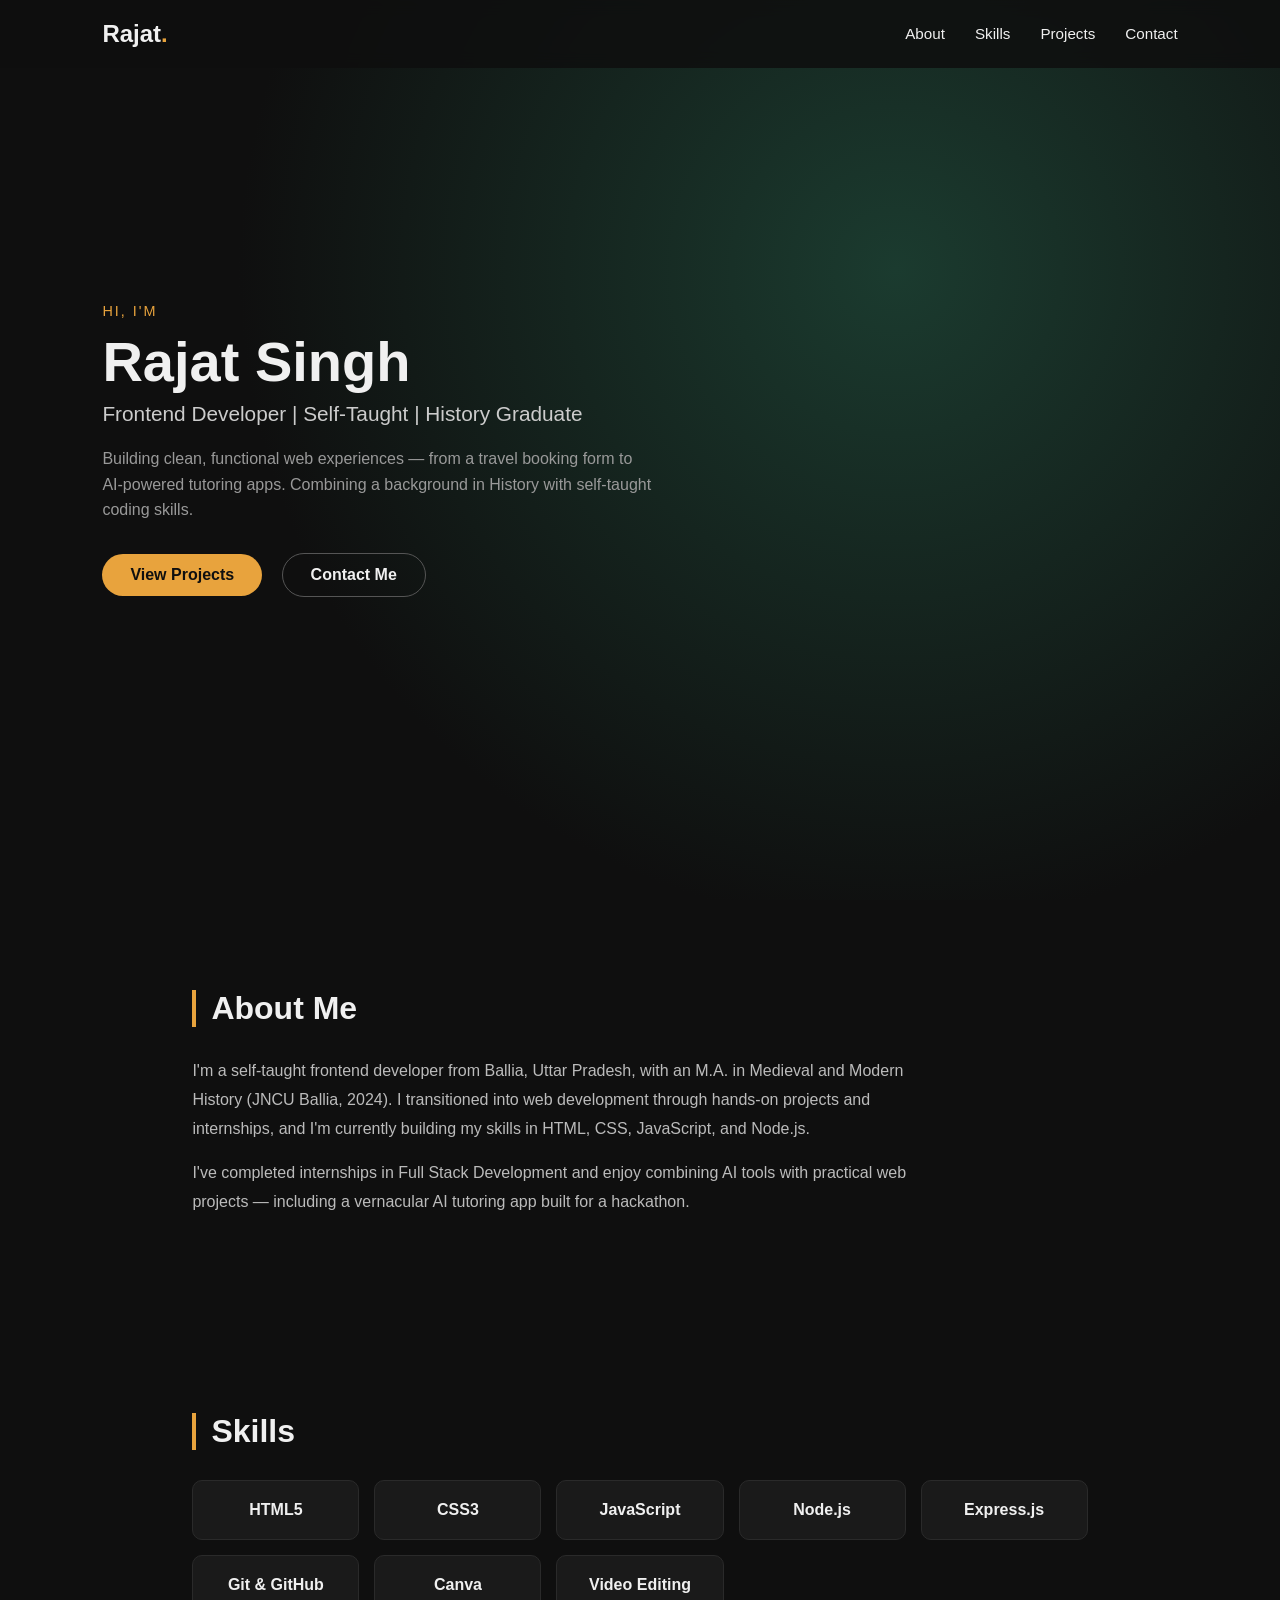
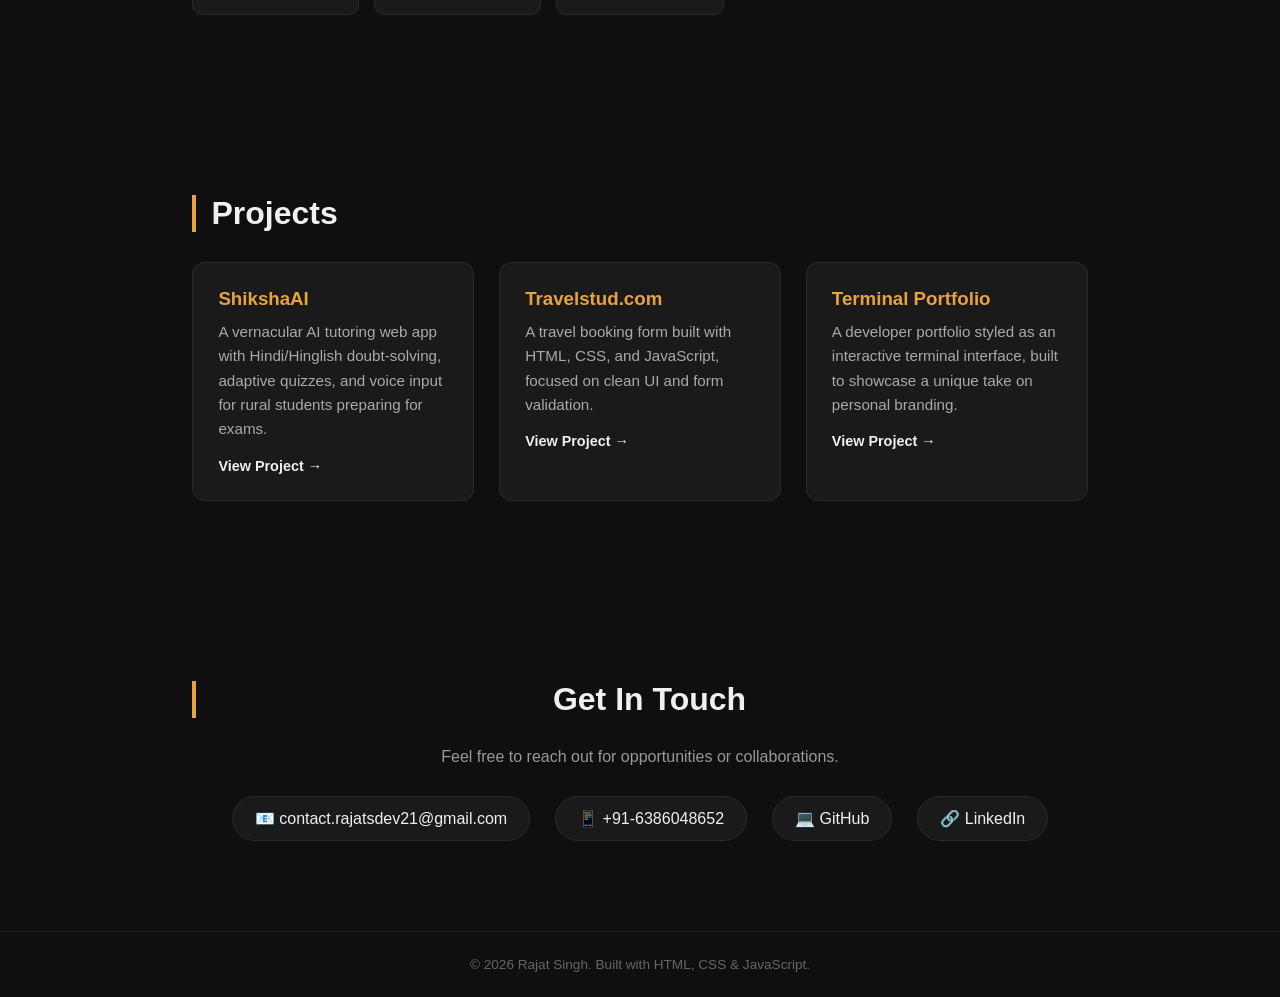
==== Portfolio/index.html @ 71caafe6 "Added README and pproject files" ====
<!DOCTYPE html>
<html lang="en">
<head>
<meta charset="UTF-8" />
<meta name="viewport" content="width=device-width, initial-scale=1.0" />
<title>Rajat Singh | Portfolio</title>
<link rel="stylesheet" href="style.css" />
</head>
<body>

  <!-- NAVBAR -->
  <nav class="navbar">
    <div class="logo">Rajat<span>.</span></div>
    <ul class="nav-links">
      <li><a href="#about">About</a></li>
      <li><a href="#skills">Skills</a></li>
      <li><a href="#projects">Projects</a></li>
      <li><a href="#contact">Contact</a></li>
    </ul>
  </nav>

  <!-- HERO -->
  <section class="hero">
    <div class="hero-content">
      <p class="hero-tag">Hi, I'm</p>
      <h1>Rajat Singh</h1>
      <h2>Frontend Developer | Self-Taught | History Graduate</h2>
      <p class="hero-desc">
        Building clean, functional web experiences — from a travel booking form to
        AI-powered tutoring apps. Combining a background in History with
        self-taught coding skills.
      </p>
      <div class="hero-buttons">
        <a href="#projects" class="btn-primary">View Projects</a>
        <a href="#contact" class="btn-secondary">Contact Me</a>
      </div>
    </div>
  </section>

  <!-- ABOUT -->
  <section id="about" class="section">
    <h2 class="section-title">About Me</h2>
    <div class="about-content">
      <p>
        I'm a self-taught frontend developer from Ballia, Uttar Pradesh, with an
        M.A. in Medieval and Modern History (JNCU Ballia, 2024). I transitioned
        into web development through hands-on projects and internships, and I'm
        currently building my skills in HTML, CSS, JavaScript, and Node.js.
      </p>
      <p>
        I've completed internships in Full Stack Development and enjoy combining
        AI tools with practical web projects — including a vernacular AI tutoring
        app built for a hackathon.
      </p>
    </div>
  </section>

  <!-- SKILLS -->
  <section id="skills" class="section skills-section">
    <h2 class="section-title">Skills</h2>
    <div class="skills-grid">
      <div class="skill-card">HTML5</div>
      <div class="skill-card">CSS3</div>
      <div class="skill-card">JavaScript</div>
      <div class="skill-card">Node.js</div>
      <div class="skill-card">Express.js</div>
      <div class="skill-card">Git & GitHub</div>
      <div class="skill-card">Canva</div>
      <div class="skill-card">Video Editing</div>
    </div>
  </section>

  <!-- PROJECTS -->
  <section id="projects" class="section">
    <h2 class="section-title">Projects</h2>
    <div class="projects-grid">
      <div class="project-card">
        <h3>ShikshaAI</h3>
        <p>A vernacular AI tutoring web app with Hindi/Hinglish doubt-solving,
          adaptive quizzes, and voice input for rural students preparing for exams.</p>
        <a href="#" target="_blank">View Project →</a>
      </div>
      <div class="project-card">
        <h3>Travelstud.com</h3>
        <p>A travel booking form built with HTML, CSS, and JavaScript, focused
          on clean UI and form validation.</p>
        <a href="#" target="_blank">View Project →</a>
      </div>
      <div class="project-card">
        <h3>Terminal Portfolio</h3>
        <p>A developer portfolio styled as an interactive terminal interface,
          built to showcase a unique take on personal branding.</p>
        <a href="#" target="_blank">View Project →</a>
      </div>
    </div>
  </section>

  <!-- CONTACT -->
  <section id="contact" class="section contact-section">
    <h2 class="section-title">Get In Touch</h2>
    <p>Feel free to reach out for opportunities or collaborations.</p>
    <div class="contact-links">
      <a href="mailto:contact.rajatsdev21@gmail.com">📧 contact.rajatsdev21@gmail.com</a>
      <a href="tel:+916386048652">📱 +91-6386048652</a>
      <a href="https://github.com/" target="_blank">💻 GitHub</a>
      <a href="https://linkedin.com/" target="_blank">🔗 LinkedIn</a>
    </div>
  </section>

  <footer>
    <p>&copy; 2026 Rajat Singh. Built with HTML, CSS & JavaScript.</p>
  </footer>

  <script src="script.js"></script>
</body>
</html>
---- Portfolio/style.css ----
* {
  margin: 0;
  padding: 0;
  box-sizing: border-box;
  font-family: 'Segoe UI', sans-serif;
  scroll-behavior: smooth;
}

body {
  background: #0f0f0f;
  color: #f0f0f0;
}

/* NAVBAR */
.navbar {
  position: fixed;
  top: 0;
  width: 100%;
  display: flex;
  justify-content: space-between;
  align-items: center;
  padding: 20px 8%;
  background: rgba(15,15,15,0.85);
  backdrop-filter: blur(8px);
  z-index: 100;
}

.logo {
  font-size: 1.5rem;
  font-weight: 700;
}

.logo span { color: #e8a33d; }

.nav-links {
  list-style: none;
  display: flex;
  gap: 30px;
}

.nav-links a {
  color: #f0f0f0;
  text-decoration: none;
  font-size: 0.95rem;
  transition: color 0.2s ease;
}

.nav-links a:hover { color: #e8a33d; }

/* HERO */
.hero {
  min-height: 100vh;
  display: flex;
  align-items: center;
  padding: 0 8%;
  background: radial-gradient(circle at 70% 30%, #1b3b2f 0%, #0f0f0f 60%);
}

.hero-tag {
  color: #e8a33d;
  letter-spacing: 2px;
  text-transform: uppercase;
  font-size: 0.9rem;
  margin-bottom: 10px;
}

.hero h1 {
  font-size: 3.5rem;
  margin-bottom: 8px;
}

.hero h2 {
  font-size: 1.3rem;
  color: #ccc;
  font-weight: 400;
  margin-bottom: 20px;
}

.hero-desc {
  max-width: 550px;
  color: #999;
  line-height: 1.6;
  margin-bottom: 30px;
}

.hero-buttons a {
  display: inline-block;
  padding: 12px 28px;
  border-radius: 30px;
  text-decoration: none;
  margin-right: 15px;
  font-weight: 600;
  transition: transform 0.2s ease;
}

.btn-primary {
  background: #e8a33d;
  color: #0f0f0f;
}

.btn-secondary {
  border: 1px solid #555;
  color: #f0f0f0;
}

.hero-buttons a:hover { transform: translateY(-3px); }

/* SECTIONS */
.section {
  padding: 90px 8%;
  max-width: 1100px;
  margin: 0 auto;
}

.section-title {
  font-size: 2rem;
  margin-bottom: 30px;
  border-left: 4px solid #e8a33d;
  padding-left: 15px;
}

.about-content p {
  color: #bbb;
  line-height: 1.8;
  margin-bottom: 16px;
  max-width: 750px;
}

/* SKILLS */
.skills-grid {
  display: grid;
  grid-template-columns: repeat(auto-fit, minmax(150px, 1fr));
  gap: 15px;
}

.skill-card {
  background: #1a1a1a;
  border: 1px solid #2a2a2a;
  padding: 20px;
  border-radius: 10px;
  text-align: center;
  font-weight: 600;
  transition: transform 0.2s ease, border-color 0.2s ease;
}

.skill-card:hover {
  transform: translateY(-5px);
  border-color: #e8a33d;
}

/* PROJECTS */
.projects-grid {
  display: grid;
  grid-template-columns: repeat(auto-fit, minmax(280px, 1fr));
  gap: 25px;
}

.project-card {
  background: #1a1a1a;
  border-radius: 12px;
  padding: 25px;
  border: 1px solid #2a2a2a;
  transition: transform 0.25s ease;
}

.project-card:hover { transform: translateY(-6px); }

.project-card h3 { margin-bottom: 10px; color: #e8a33d; }
.project-card p { color: #aaa; line-height: 1.6; margin-bottom: 15px; font-size: 0.95rem; }
.project-card a { color: #f0f0f0; text-decoration: none; font-weight: 600; font-size: 0.9rem; }

/* CONTACT */
.contact-section { text-align: center; }
.contact-section p { color: #999; margin-bottom: 30px; }

.contact-links {
  display: flex;
  justify-content: center;
  gap: 25px;
  flex-wrap: wrap;
}

.contact-links a {
  color: #f0f0f0;
  text-decoration: none;
  background: #1a1a1a;
  padding: 12px 22px;
  border-radius: 30px;
  border: 1px solid #2a2a2a;
  transition: border-color 0.2s ease;
}

.contact-links a:hover { border-color: #e8a33d; }

footer {
  text-align: center;
  padding: 25px;
  color: #666;
  font-size: 0.85rem;
  border-top: 1px solid #1e1e1e;
}

/* Scroll-reveal animation */
.section {
  opacity: 0;
  transform: translateY(30px);
  transition: opacity 0.6s ease, transform 0.6s ease;
}
.section.visible {
  opacity: 1;
  transform: translateY(0);
}

@media (max-width: 600px) {
  .hero h1 { font-size: 2.3rem; }
  .nav-links { gap: 15px; font-size: 0.85rem; }
}
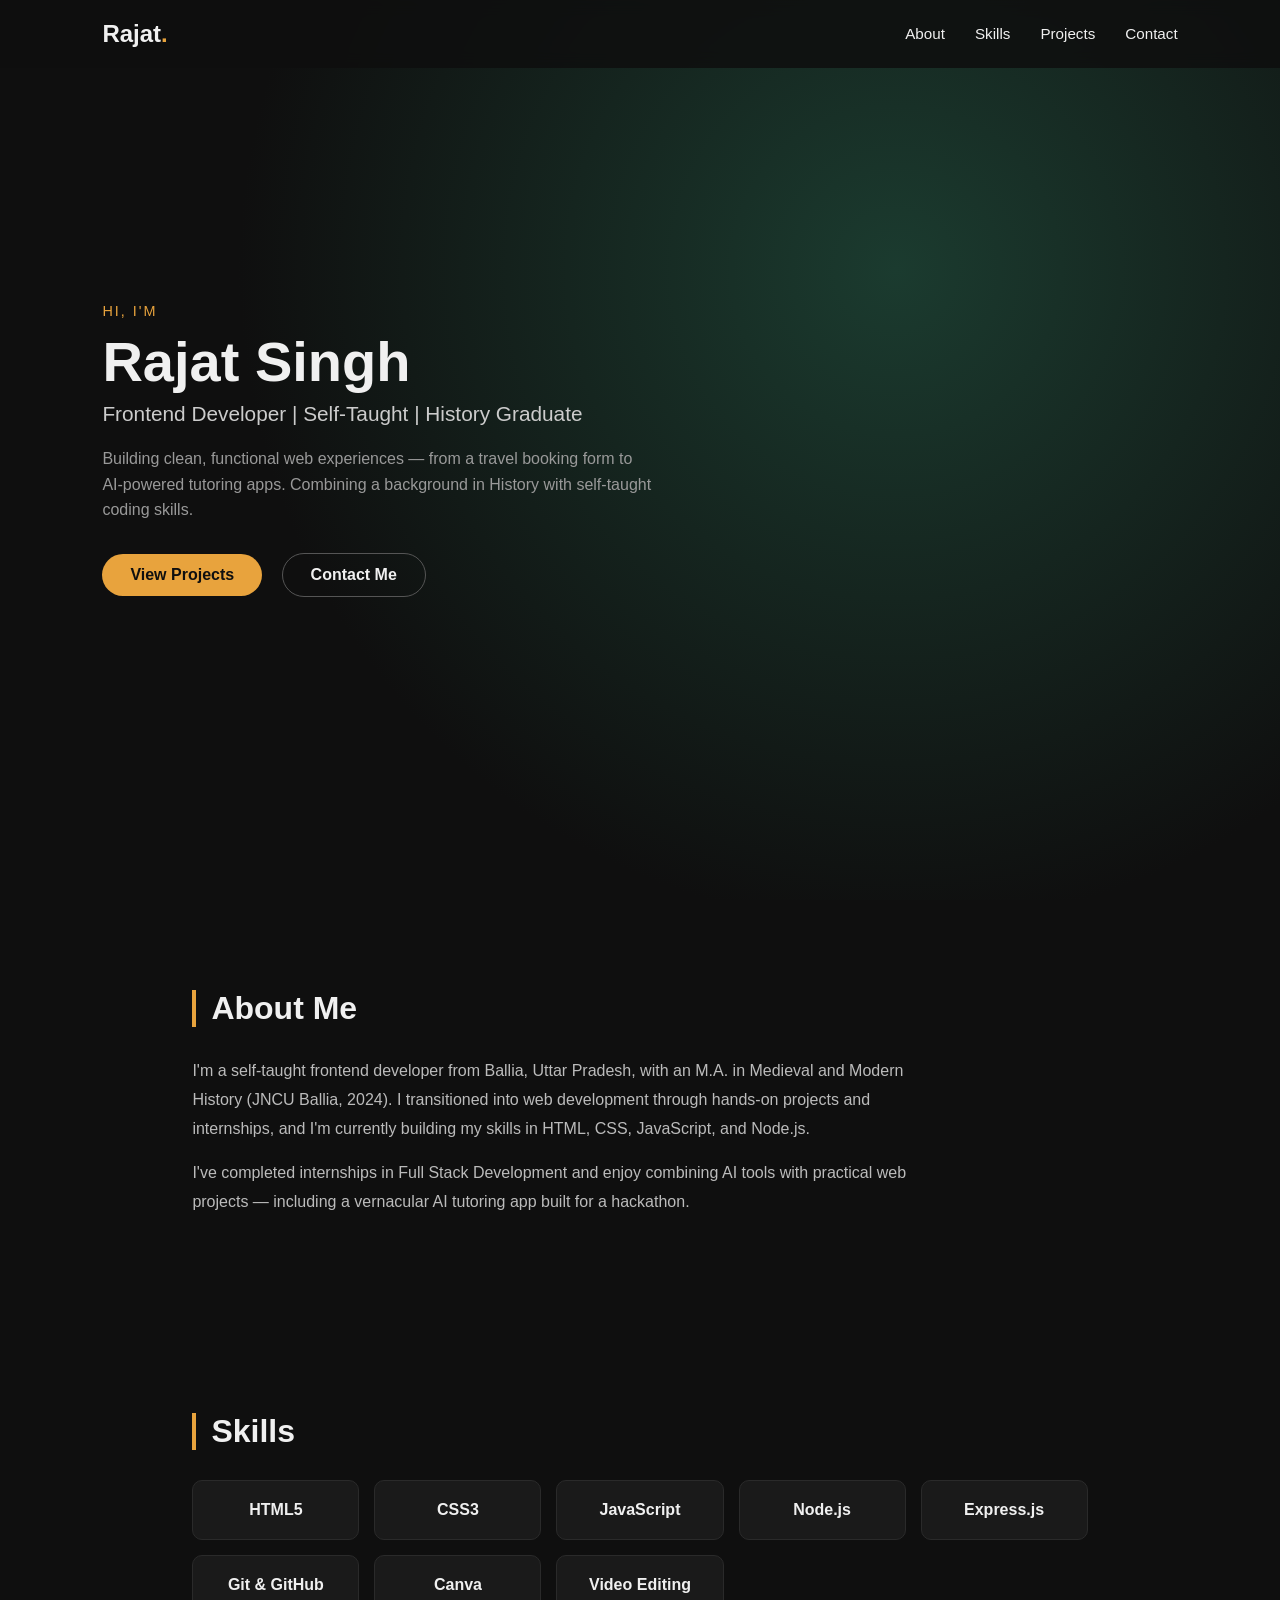
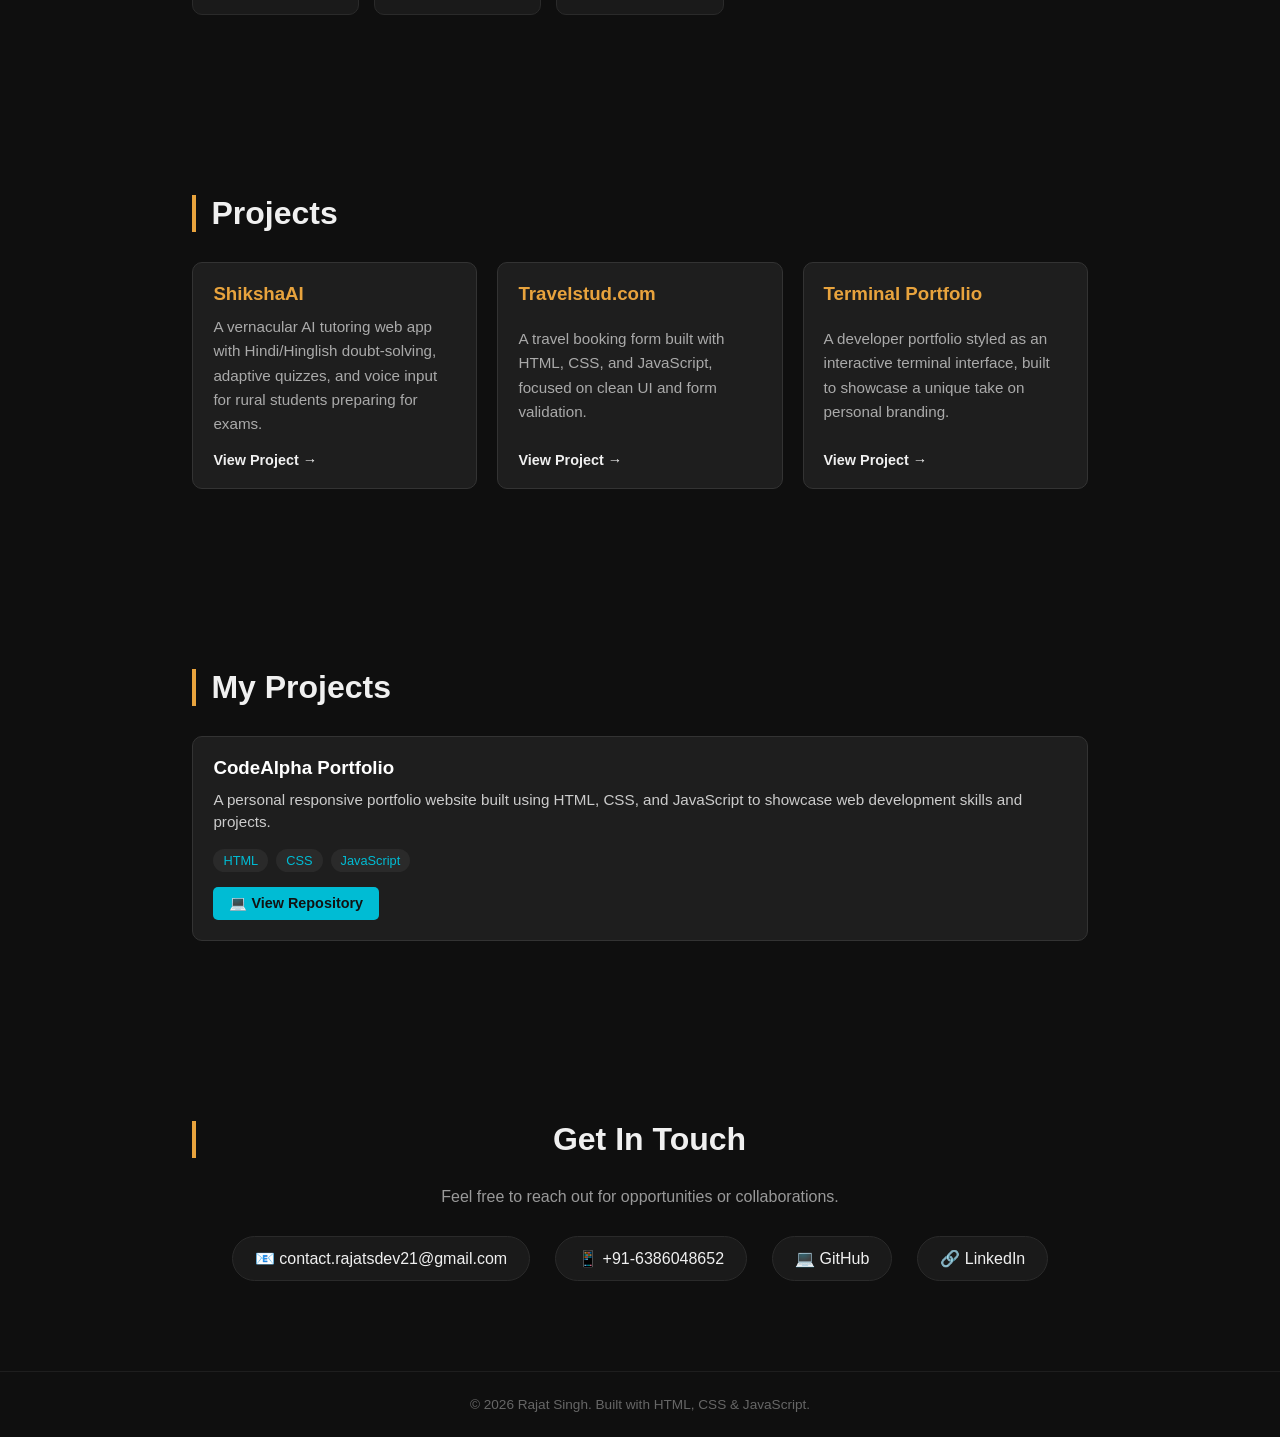
==== commit 289a74d4: "git commit -m "Add GitHub repositories, LinkedIn link, and Projects section"" ====
--- a/Portfolio/index.html
+++ b/Portfolio/index.html
@@ -94,7 +94,34 @@
       </div>
     </div>
   </section>
+<!-- PROJECTS SECTION -->
+<section id="projects" class="section projects-section">
+  <h2 class="section-title">My Projects</h2>
+  
+  <div class="projects-grid">
+    <!-- Project Card 1 -->
+    <div class="project-card">
+      <div class="project-info">
+        <h3>CodeAlpha Portfolio</h3>
+        <p>A personal responsive portfolio website built using HTML, CSS, and JavaScript to showcase web development skills and projects.</p>
+        
+        <div class="project-tech">
+          <span>HTML</span>
+          <span>CSS</span>
+          <span>JavaScript</span>
+        </div>
+      </div>
+      
+      <div class="project-links">
+        <a href="https://github.com/contactrajatsdev21-tech/CodeAlpha_Portfolio" target="_blank" class="btn">
+          💻 View Repository
+        </a>
+      </div>
+    </div>
 
+    <!-- Aap aage aur projects yahan add kar sakte hain -->
+  </div>
+</section>
   <!-- CONTACT -->
   <section id="contact" class="section contact-section">
     <h2 class="section-title">Get In Touch</h2>
@@ -102,8 +129,8 @@
     <div class="contact-links">
       <a href="mailto:contact.rajatsdev21@gmail.com">📧 contact.rajatsdev21@gmail.com</a>
       <a href="tel:+916386048652">📱 +91-6386048652</a>
-      <a href="https://github.com/" target="_blank">💻 GitHub</a>
-      <a href="https://linkedin.com/" target="_blank">🔗 LinkedIn</a>
+<a href="https://github.com/contactrajatsdev21-tech" target="_blank">💻 GitHub</a>
+      <a href="[www.linkedin.com/in/rajat-singh-dev]" target="_blank">🔗 LinkedIn</a>
     </div>
   </section>
 
--- a/Portfolio/style.css
+++ b/Portfolio/style.css
@@ -214,4 +214,70 @@
 @media (max-width: 600px) {
   .hero h1 { font-size: 2.3rem; }
   .nav-links { gap: 15px; font-size: 0.85rem; }
+}
+
+/* Projects Section Styling */
+.projects-grid {
+  display: grid;
+  grid-template-columns: repeat(auto-fit, minmax(280px, 1fr));
+  gap: 20px;
+  margin-top: 20px;
+}
+
+.project-card {
+  background-color: #1e1e1e; /* Aapki theme ke hisab se adjustment kar sakte hain */
+  border: 1px solid #333;
+  border-radius: 10px;
+  padding: 20px;
+  display: flex;
+  flex-direction: column;
+  justify-content: space-between;
+  transition: transform 0.3s ease, box-shadow 0.3s ease;
+}
+
+.project-card:hover {
+  transform: translateY(-5px);
+  box-shadow: 0 5px 15px rgba(0, 0, 0, 0.3);
+}
+
+.project-info h3 {
+  margin-bottom: 10px;
+  color: #fff;
+}
+
+.project-info p {
+  color: #ccc;
+  font-size: 0.95rem;
+  line-height: 1.5;
+  margin-bottom: 15px;
+}
+
+.project-tech {
+  display: flex;
+  gap: 8px;
+  flex-wrap: wrap;
+  margin-bottom: 15px;
+}
+
+.project-tech span {
+  background-color: #2a2a2a;
+  color: #00bcd4;
+  padding: 4px 10px;
+  border-radius: 15px;
+  font-size: 0.8rem;
+}
+
+.project-links .btn {
+  display: inline-block;
+  padding: 8px 16px;
+  background-color: #00bcd4;
+  color: #121212;
+  text-decoration: none;
+  font-weight: bold;
+  border-radius: 5px;
+  transition: background 0.3s;
+}
+
+.project-links .btn:hover {
+  background-color: #008c9e;
 }
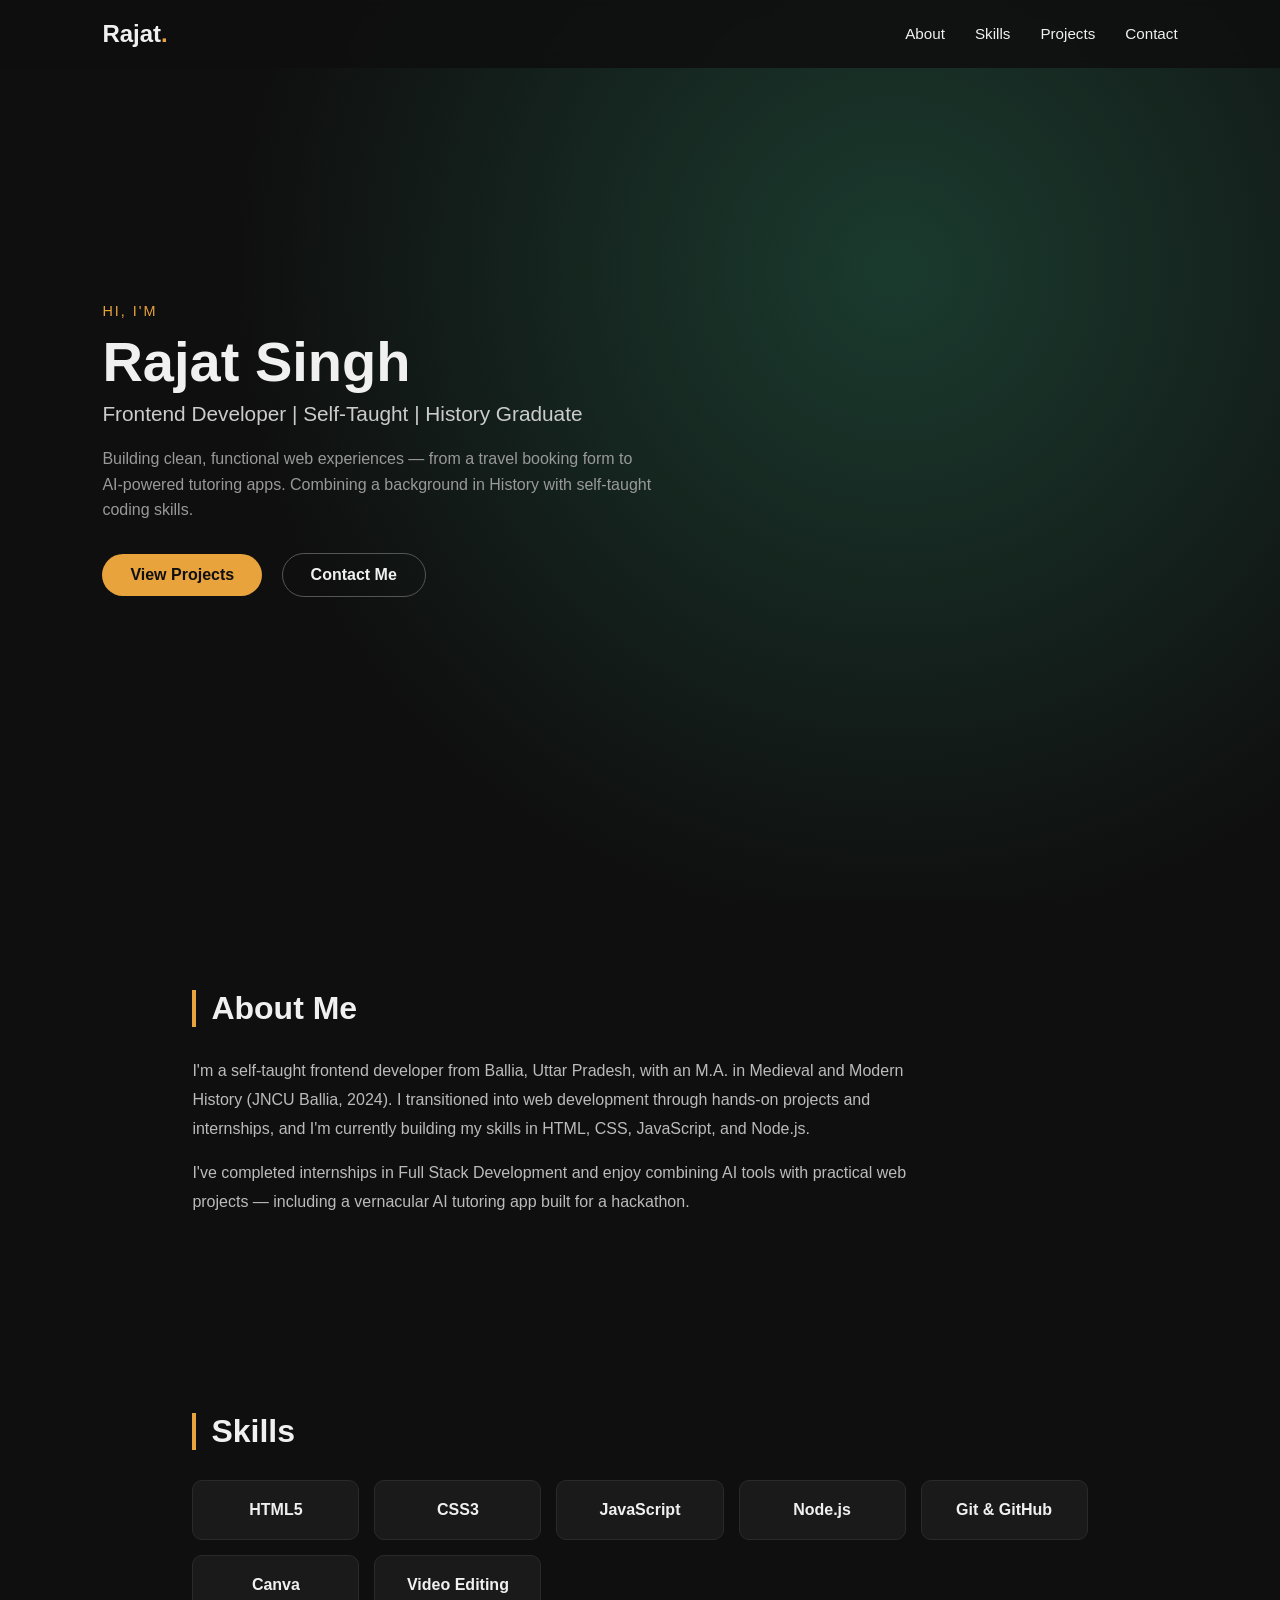
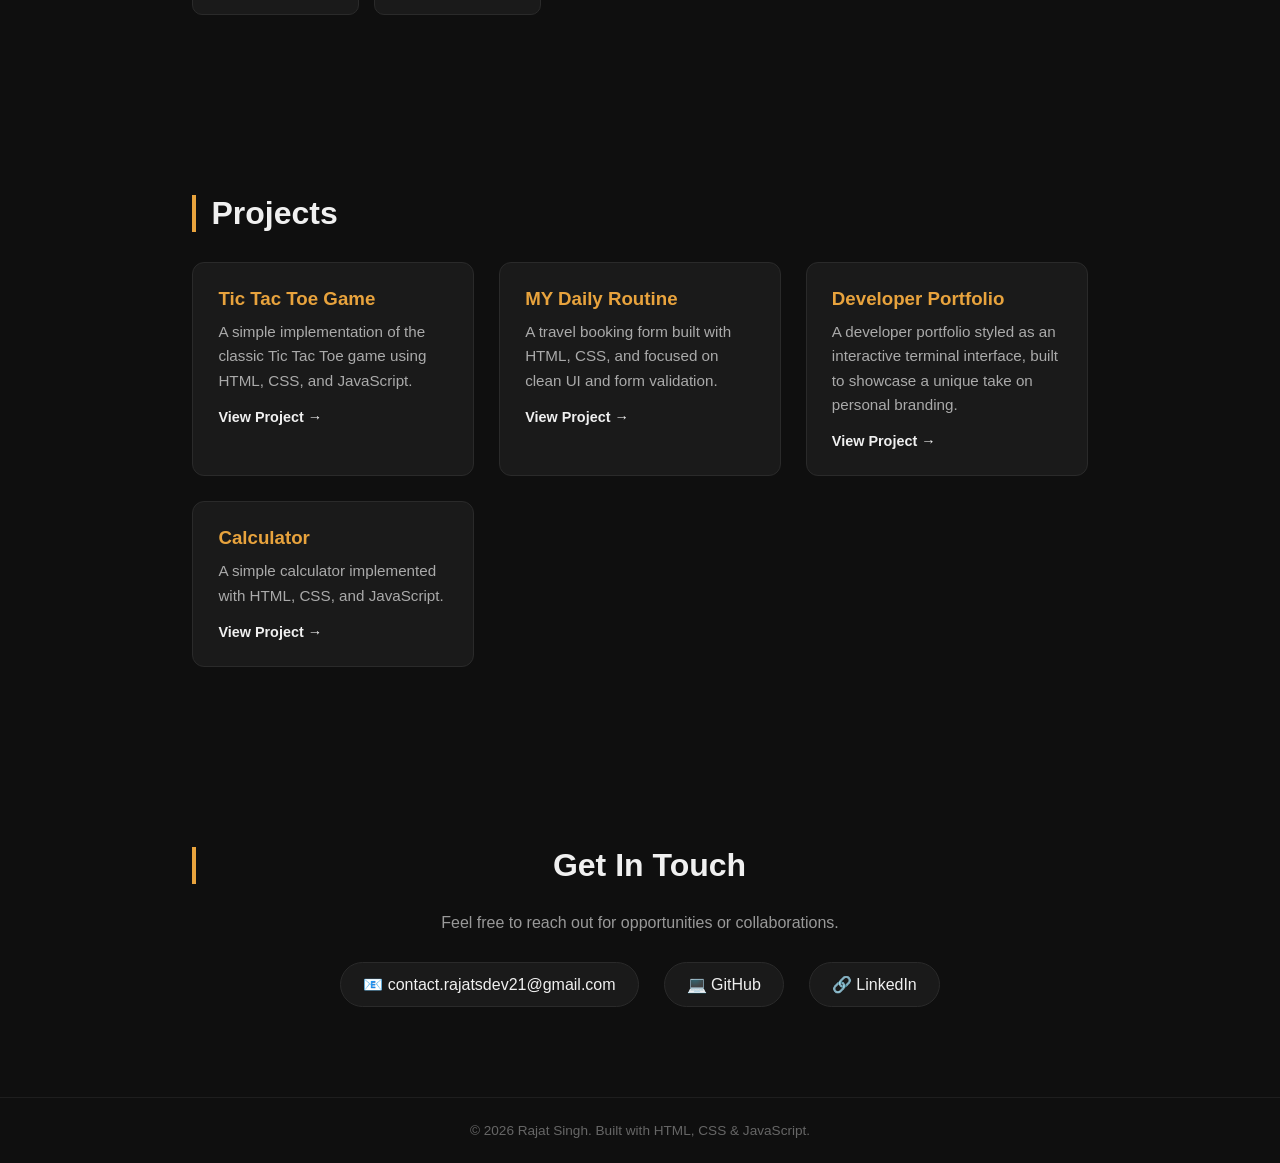
==== commit 89418566: "git commit -m "Update HTML structure and CSS styles"" ====
--- a/Portfolio/index.html
+++ b/Portfolio/index.html
@@ -1,11 +1,13 @@
 <!DOCTYPE html>
 <html lang="en">
+
 <head>
-<meta charset="UTF-8" />
-<meta name="viewport" content="width=device-width, initial-scale=1.0" />
-<title>Rajat Singh | Portfolio</title>
-<link rel="stylesheet" href="style.css" />
+  <meta charset="UTF-8" />
+  <meta name="viewport" content="width=device-width, initial-scale=1.0" />
+  <title>Rajat Singh | Portfolio</title>
+  <link rel="stylesheet" href="style.css" />
 </head>
+
 <body>
 
   <!-- NAVBAR -->
@@ -63,7 +65,6 @@
       <div class="skill-card">CSS3</div>
       <div class="skill-card">JavaScript</div>
       <div class="skill-card">Node.js</div>
-      <div class="skill-card">Express.js</div>
       <div class="skill-card">Git & GitHub</div>
       <div class="skill-card">Canva</div>
       <div class="skill-card">Video Editing</div>
@@ -74,63 +75,39 @@
   <section id="projects" class="section">
     <h2 class="section-title">Projects</h2>
     <div class="projects-grid">
-      <div class="project-card">
-        <h3>ShikshaAI</h3>
-        <p>A vernacular AI tutoring web app with Hindi/Hinglish doubt-solving,
-          adaptive quizzes, and voice input for rural students preparing for exams.</p>
-        <a href="#" target="_blank">View Project →</a>
+      <div class="project-card 1">
+        <h3>Tic Tac Toe Game</h3>
+        <p>A simple implementation of the classic Tic Tac Toe game using HTML, CSS, and JavaScript.</p>
+        <a href="https://github.com/contactrajatsdev21-tech/tic-tac-toe-game/tree/main/TIC-TAC-TOE-Game" target="_blank">View Project →</a>
       </div>
-      <div class="project-card">
-        <h3>Travelstud.com</h3>
-        <p>A travel booking form built with HTML, CSS, and JavaScript, focused
+      <div class="project-card 2">
+        <h3>MY Daily Routine</h3>
+        <p>A travel booking form built with HTML, CSS, and focused
           on clean UI and form validation.</p>
-        <a href="#" target="_blank">View Project →</a>
+        <a href="https://github.com/contactrajatsdev21-tech/my-daily-routine-basic-project/tree/main/my-daily-routine" target="_blank">View Project →</a>
       </div>
-      <div class="project-card">
-        <h3>Terminal Portfolio</h3>
+      <div class="project-card 3">
+        <h3>Developer Portfolio</h3>
         <p>A developer portfolio styled as an interactive terminal interface,
           built to showcase a unique take on personal branding.</p>
-        <a href="#" target="_blank">View Project →</a>
+        <a href="https://github.com/contactrajatsdev21-tech/CodeAlpha_Portfolio/tree/main/Portfolio" target="_blank">View Project →</a>
+      </div>
+         <div class="project-card 4">
+        <h3>Calculator</h3>
+        <p>A simple calculator implemented with HTML, CSS, and JavaScript.</p>
+        <a href="https://github.com/contactrajatsdev21-tech/CodeAlpha_Calculator/tree/main/Calculator" target="_blank">View Project →</a>
       </div>
     </div>
   </section>
-<!-- PROJECTS SECTION -->
-<section id="projects" class="section projects-section">
-  <h2 class="section-title">My Projects</h2>
-  
-  <div class="projects-grid">
-    <!-- Project Card 1 -->
-    <div class="project-card">
-      <div class="project-info">
-        <h3>CodeAlpha Portfolio</h3>
-        <p>A personal responsive portfolio website built using HTML, CSS, and JavaScript to showcase web development skills and projects.</p>
-        
-        <div class="project-tech">
-          <span>HTML</span>
-          <span>CSS</span>
-          <span>JavaScript</span>
-        </div>
-      </div>
-      
-      <div class="project-links">
-        <a href="https://github.com/contactrajatsdev21-tech/CodeAlpha_Portfolio" target="_blank" class="btn">
-          💻 View Repository
-        </a>
-      </div>
-    </div>
-
-    <!-- Aap aage aur projects yahan add kar sakte hain -->
-  </div>
-</section>
+ 
   <!-- CONTACT -->
   <section id="contact" class="section contact-section">
     <h2 class="section-title">Get In Touch</h2>
     <p>Feel free to reach out for opportunities or collaborations.</p>
     <div class="contact-links">
       <a href="mailto:contact.rajatsdev21@gmail.com">📧 contact.rajatsdev21@gmail.com</a>
-      <a href="tel:+916386048652">📱 +91-6386048652</a>
-<a href="https://github.com/contactrajatsdev21-tech" target="_blank">💻 GitHub</a>
-      <a href="[www.linkedin.com/in/rajat-singh-dev]" target="_blank">🔗 LinkedIn</a>
+      <a href="https://github.com/contactrajatsdev21-tech" target="_blank">💻 GitHub</a>
+      <a href="https://www.linkedin.com/in/rajat-singh-dev" target="_blank">🔗 LinkedIn</a>
     </div>
   </section>
 
@@ -140,4 +117,5 @@
 
   <script src="script.js"></script>
 </body>
+
 </html>
--- a/Portfolio/style.css
+++ b/Portfolio/style.css
@@ -157,13 +157,16 @@
 
 .project-card {
   background: #1a1a1a;
+  border: 1px solid #2a2a2a;
   border-radius: 12px;
   padding: 25px;
-  border: 1px solid #2a2a2a;
-  transition: transform 0.25s ease;
-}
-
-.project-card:hover { transform: translateY(-6px); }
+  transition: transform 0.25s ease, border-color 0.2s ease;
+}
+
+.project-card:hover {
+  transform: translateY(-6px);
+  border-color: #e8a33d;
+}
 
 .project-card h3 { margin-bottom: 10px; color: #e8a33d; }
 .project-card p { color: #aaa; line-height: 1.6; margin-bottom: 15px; font-size: 0.95rem; }
@@ -215,69 +218,3 @@
   .hero h1 { font-size: 2.3rem; }
   .nav-links { gap: 15px; font-size: 0.85rem; }
 }
-
-/* Projects Section Styling */
-.projects-grid {
-  display: grid;
-  grid-template-columns: repeat(auto-fit, minmax(280px, 1fr));
-  gap: 20px;
-  margin-top: 20px;
-}
-
-.project-card {
-  background-color: #1e1e1e; /* Aapki theme ke hisab se adjustment kar sakte hain */
-  border: 1px solid #333;
-  border-radius: 10px;
-  padding: 20px;
-  display: flex;
-  flex-direction: column;
-  justify-content: space-between;
-  transition: transform 0.3s ease, box-shadow 0.3s ease;
-}
-
-.project-card:hover {
-  transform: translateY(-5px);
-  box-shadow: 0 5px 15px rgba(0, 0, 0, 0.3);
-}
-
-.project-info h3 {
-  margin-bottom: 10px;
-  color: #fff;
-}
-
-.project-info p {
-  color: #ccc;
-  font-size: 0.95rem;
-  line-height: 1.5;
-  margin-bottom: 15px;
-}
-
-.project-tech {
-  display: flex;
-  gap: 8px;
-  flex-wrap: wrap;
-  margin-bottom: 15px;
-}
-
-.project-tech span {
-  background-color: #2a2a2a;
-  color: #00bcd4;
-  padding: 4px 10px;
-  border-radius: 15px;
-  font-size: 0.8rem;
-}
-
-.project-links .btn {
-  display: inline-block;
-  padding: 8px 16px;
-  background-color: #00bcd4;
-  color: #121212;
-  text-decoration: none;
-  font-weight: bold;
-  border-radius: 5px;
-  transition: background 0.3s;
-}
-
-.project-links .btn:hover {
-  background-color: #008c9e;
-}
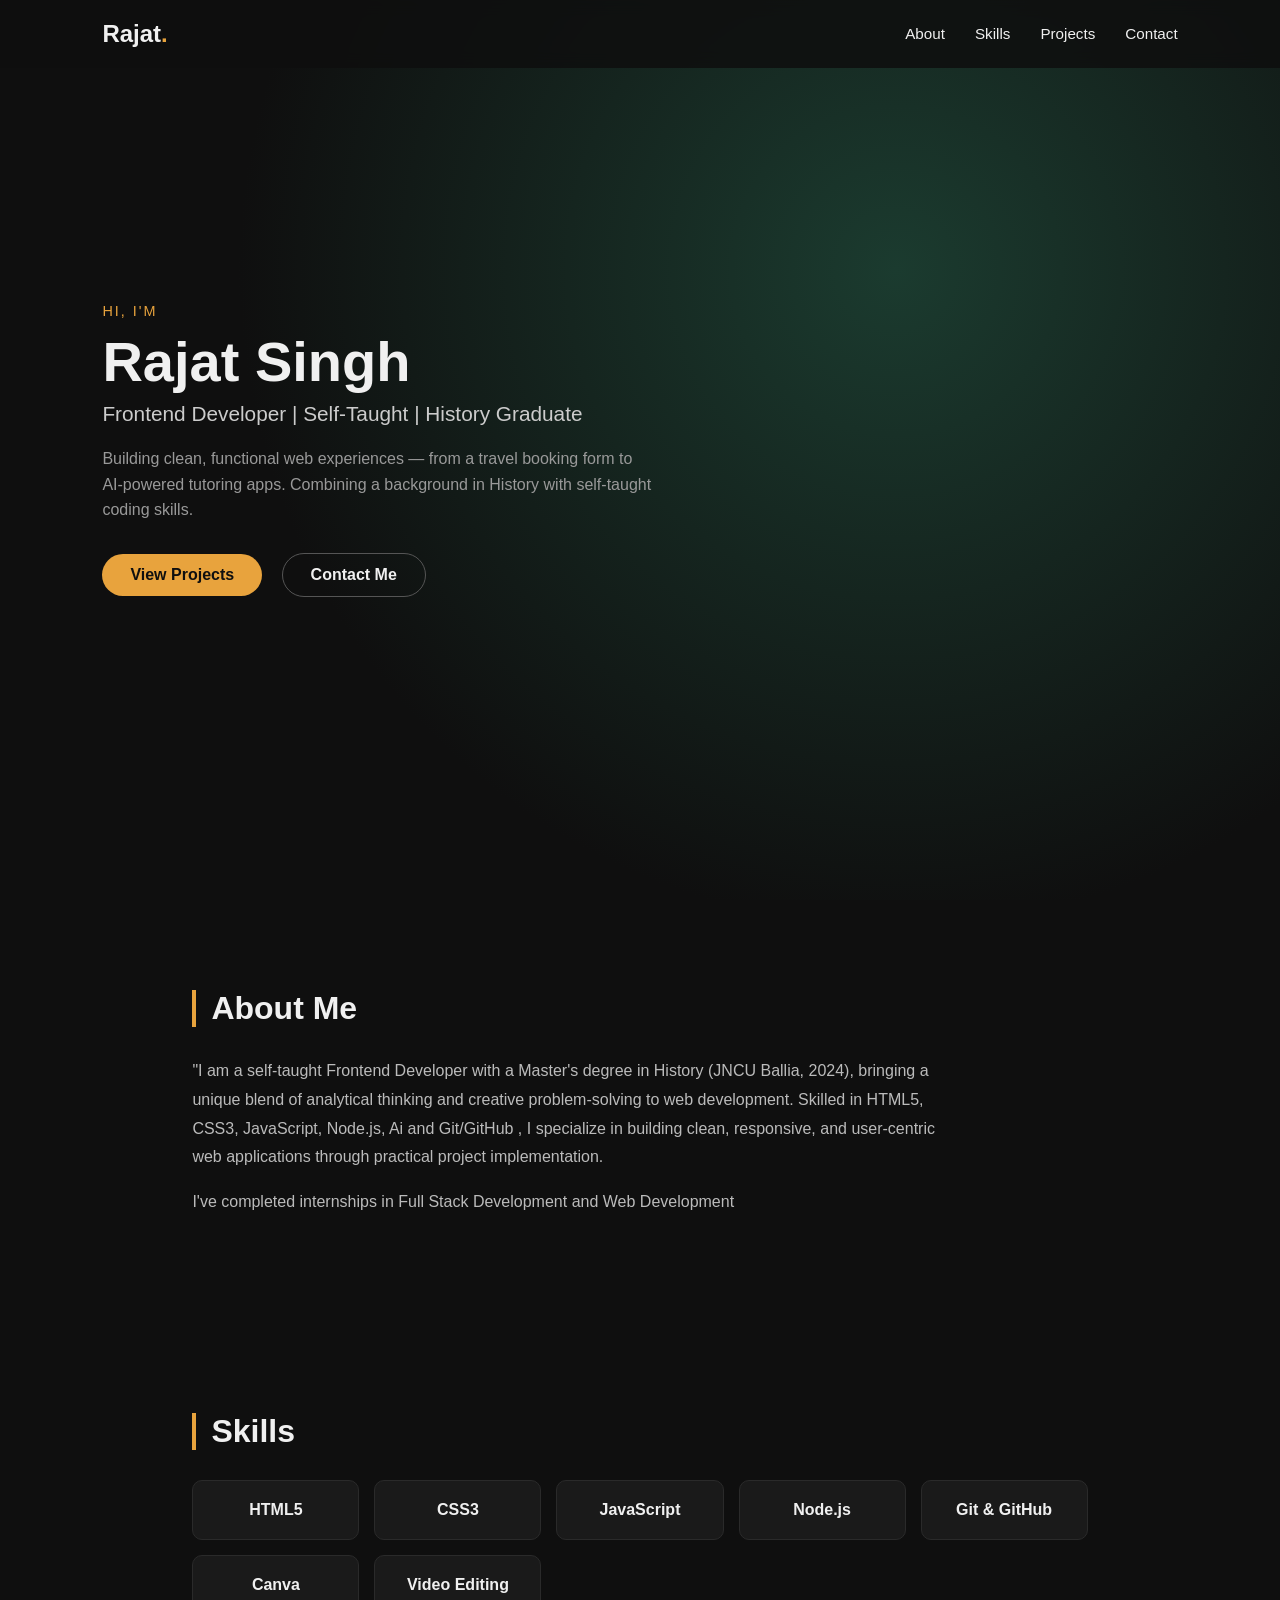
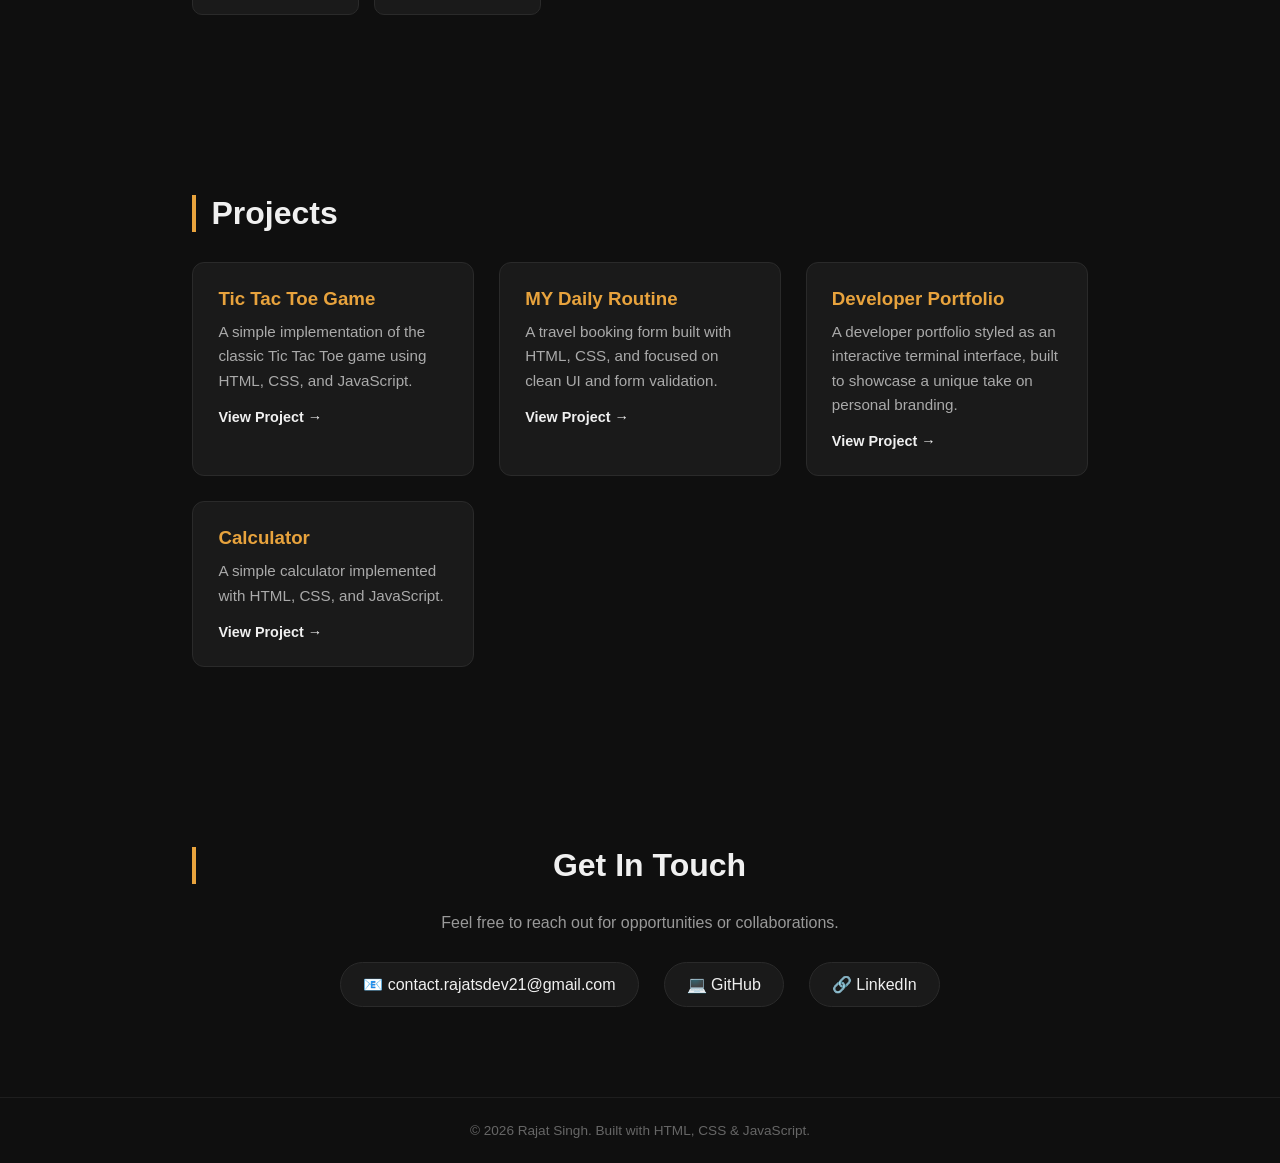
==== commit 36a8e50b: "git commit -m "Update content in index.html"" ====
--- a/Portfolio/index.html
+++ b/Portfolio/index.html
@@ -44,15 +44,13 @@
     <h2 class="section-title">About Me</h2>
     <div class="about-content">
       <p>
-        I'm a self-taught frontend developer from Ballia, Uttar Pradesh, with an
-        M.A. in Medieval and Modern History (JNCU Ballia, 2024). I transitioned
-        into web development through hands-on projects and internships, and I'm
-        currently building my skills in HTML, CSS, JavaScript, and Node.js.
+        "I am a self-taught Frontend Developer with a Master's degree in History (JNCU Ballia, 2024), bringing a unique
+        blend of analytical thinking and creative problem-solving to web development. Skilled in HTML5, CSS3,
+        JavaScript, Node.js, Ai and Git/GitHub , I specialize in building clean, responsive, and user-centric web
+        applications through practical project implementation.
       </p>
-      <p>
-        I've completed internships in Full Stack Development and enjoy combining
-        AI tools with practical web projects — including a vernacular AI tutoring
-        app built for a hackathon.
+      <p> 
+        I've completed internships in Full Stack Development and Web Development
       </p>
     </div>
   </section>
@@ -78,28 +76,32 @@
       <div class="project-card 1">
         <h3>Tic Tac Toe Game</h3>
         <p>A simple implementation of the classic Tic Tac Toe game using HTML, CSS, and JavaScript.</p>
-        <a href="https://github.com/contactrajatsdev21-tech/tic-tac-toe-game/tree/main/TIC-TAC-TOE-Game" target="_blank">View Project →</a>
+        <a href="https://github.com/contactrajatsdev21-tech/tic-tac-toe-game/tree/main/TIC-TAC-TOE-Game"
+          target="_blank">View Project →</a>
       </div>
       <div class="project-card 2">
         <h3>MY Daily Routine</h3>
         <p>A travel booking form built with HTML, CSS, and focused
           on clean UI and form validation.</p>
-        <a href="https://github.com/contactrajatsdev21-tech/my-daily-routine-basic-project/tree/main/my-daily-routine" target="_blank">View Project →</a>
+        <a href="https://github.com/contactrajatsdev21-tech/my-daily-routine-basic-project/tree/main/my-daily-routine"
+          target="_blank">View Project →</a>
       </div>
       <div class="project-card 3">
         <h3>Developer Portfolio</h3>
         <p>A developer portfolio styled as an interactive terminal interface,
           built to showcase a unique take on personal branding.</p>
-        <a href="https://github.com/contactrajatsdev21-tech/CodeAlpha_Portfolio/tree/main/Portfolio" target="_blank">View Project →</a>
+        <a href="https://github.com/contactrajatsdev21-tech/CodeAlpha_Portfolio/tree/main/Portfolio"
+          target="_blank">View Project →</a>
       </div>
-         <div class="project-card 4">
+      <div class="project-card 4">
         <h3>Calculator</h3>
         <p>A simple calculator implemented with HTML, CSS, and JavaScript.</p>
-        <a href="https://github.com/contactrajatsdev21-tech/CodeAlpha_Calculator/tree/main/Calculator" target="_blank">View Project →</a>
+        <a href="https://github.com/contactrajatsdev21-tech/CodeAlpha_Calculator/tree/main/Calculator"
+          target="_blank">View Project →</a>
       </div>
     </div>
   </section>
- 
+
   <!-- CONTACT -->
   <section id="contact" class="section contact-section">
     <h2 class="section-title">Get In Touch</h2>
@@ -118,4 +120,5 @@
   <script src="script.js"></script>
 </body>
 
+
 </html>
--- a/Portfolio/style.css
+++ b/Portfolio/style.css
@@ -218,3 +218,4 @@
   .hero h1 { font-size: 2.3rem; }
   .nav-links { gap: 15px; font-size: 0.85rem; }
 }
+
